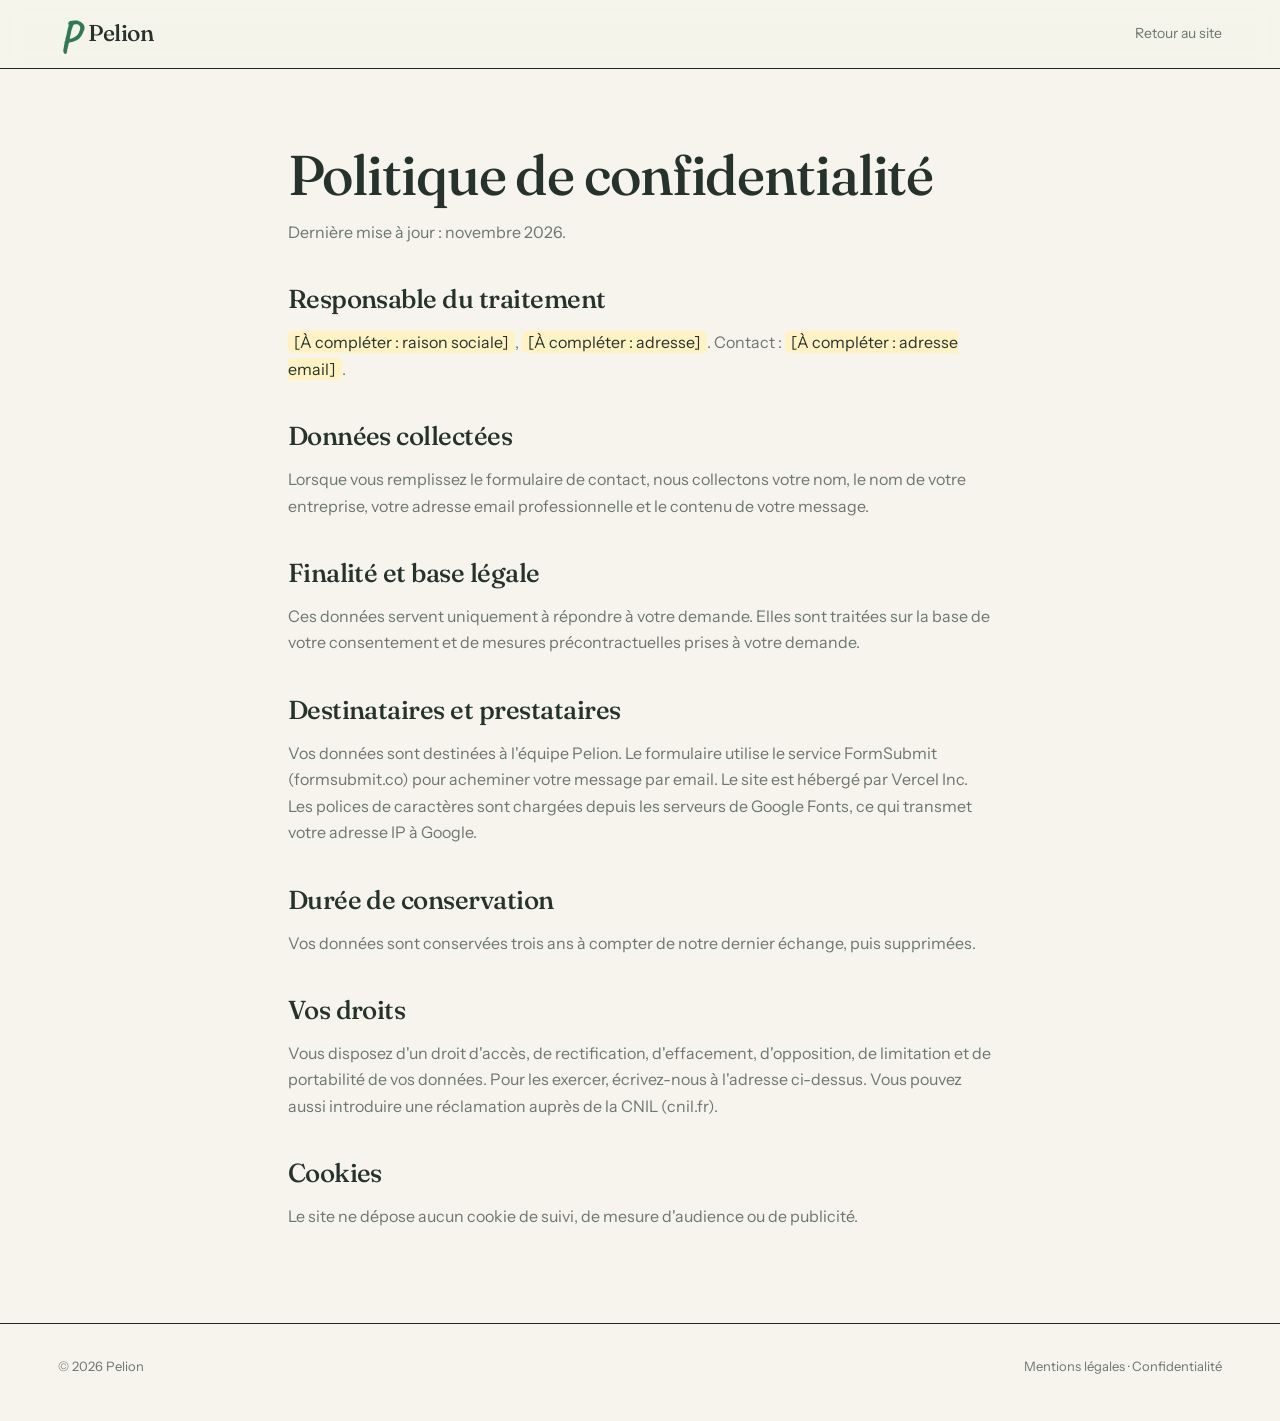
==== confidentialite.html @ a8c2bc1c "Site opérationnel : formulaire réel, pages légales, pied de page nettoyé Co-Authored-By: Claude Sonn" ====
<!doctype html>
<html lang="fr">
<head>
<meta charset="utf-8">
<meta name="viewport" content="width=device-width,initial-scale=1,viewport-fit=cover">
<title>Confidentialité — Pelion</title>
<meta name="robots" content="noindex">
<link rel="stylesheet" href="https://fonts.googleapis.com/css2?family=Fraunces:opsz,wght@9..144,400..600&family=Instrument+Sans:wght@400..700&family=Caveat:wght@600;700&display=swap">
<link rel="stylesheet" href="style.css">
</head>
<body>
<header class="top"><div class="w"><a class="logo" href="index.html" aria-label="Pelion, accueil"><span class="mark" aria-hidden="true">P</span>Pelion</a><nav><a href="index.html">Retour au site</a></nav></div></header>
<main class="w legal">
<h1>Politique de confidentialité</h1>
<p>Dernière mise à jour : novembre 2026.</p>
<h2>Responsable du traitement</h2>
<p><mark class="todo">[À compléter : raison sociale]</mark>, <mark class="todo">[À compléter : adresse]</mark>. Contact : <mark class="todo">[À compléter : adresse email]</mark>.</p>
<h2>Données collectées</h2>
<p>Lorsque vous remplissez le formulaire de contact, nous collectons votre nom, le nom de votre entreprise, votre adresse email professionnelle et le contenu de votre message.</p>
<h2>Finalité et base légale</h2>
<p>Ces données servent uniquement à répondre à votre demande. Elles sont traitées sur la base de votre consentement et de mesures précontractuelles prises à votre demande.</p>
<h2>Destinataires et prestataires</h2>
<p>Vos données sont destinées à l'équipe Pelion. Le formulaire utilise le service FormSubmit (formsubmit.co) pour acheminer votre message par email. Le site est hébergé par Vercel Inc. Les polices de caractères sont chargées depuis les serveurs de Google Fonts, ce qui transmet votre adresse IP à Google.</p>
<h2>Durée de conservation</h2>
<p>Vos données sont conservées trois ans à compter de notre dernier échange, puis supprimées.</p>
<h2>Vos droits</h2>
<p>Vous disposez d'un droit d'accès, de rectification, d'effacement, d'opposition, de limitation et de portabilité de vos données. Pour les exercer, écrivez-nous à l'adresse ci-dessus. Vous pouvez aussi introduire une réclamation auprès de la CNIL (cnil.fr).</p>
<h2>Cookies</h2>
<p>Le site ne dépose aucun cookie de suivi, de mesure d'audience ou de publicité.</p>
</main>
<footer><div class="w"><span>© 2026 Pelion</span><span><a href="mentions-legales.html">Mentions légales</a> · <a href="confidentialite.html">Confidentialité</a></span></div></footer>
</body>
</html>
---- style.css ----
/* Layout: quiet sticky nav, wide typographic hero beside a calm product mock, thin-ruled sections, one deep-ink band, single blue accent */
:root{--bg:#f6f4ec;--surface:#fdfcf8;--ink:#26332c;--mute:#6b776f;--line:#e2e0d3;--acc:#2f7a54;--acc-soft:#e4efe6;--ok:#2f7a54;--warn:#a9791c;--bad:#b5503f;--band:#e8efe4;--band-ink:#26332c;--serif:"Fraunces",Georgia,"Times New Roman",serif;--sans:"Instrument Sans",system-ui,-apple-system,"Segoe UI",sans-serif;color-scheme:light}
*{box-sizing:border-box}html{scroll-behavior:smooth}
body{margin:0;background:var(--bg);color:var(--ink);font:16px/1.65 var(--sans);-webkit-font-smoothing:antialiased}
body::before{content:"";position:fixed;inset:0 0 auto;height:env(safe-area-inset-top,0px);z-index:30;background:var(--bg)}
a{color:inherit}
.w{max-width:1480px;margin:0 auto;padding-left:max(clamp(16px,4.5vw,72px),env(safe-area-inset-left,0px));padding-right:max(clamp(16px,4.5vw,72px),env(safe-area-inset-right,0px))}
.skip{position:absolute;left:-999px}.skip:focus{left:12px;top:12px;background:var(--ink);color:var(--bg);padding:8px 12px;z-index:99}
:focus-visible{outline:2px solid var(--acc);outline-offset:3px}
h1,h2,h3{font-family:var(--serif);font-weight:500;letter-spacing:-.02em;text-wrap:balance}
header.top{position:sticky;top:env(safe-area-inset-top,0px);z-index:20;background:color-mix(in srgb,var(--bg) 90%,transparent);backdrop-filter:blur(10px);border-bottom:1px solid var(--line)}
header.top .w{display:flex;align-items:center;justify-content:space-between;height:68px}
.logo{display:flex;align-items:center;gap:10px;font-family:var(--serif);font-size:23px;font-weight:500;text-decoration:none;letter-spacing:-.02em}
.logo svg{width:22px;height:22px;color:var(--acc)}
nav{display:flex;align-items:center;gap:28px}
nav a{text-decoration:none;color:var(--mute);font-size:14px}nav a:hover{color:var(--ink)}
.btn{display:inline-flex;align-items:center;gap:8px;padding:13px 24px;border-radius:99px;font:600 15px var(--sans);text-decoration:none;background:var(--acc);color:#fff;border:1px solid var(--acc);cursor:pointer;transition:opacity .2s}
.btn:hover{opacity:.85}
.btn.sec{background:transparent;color:var(--ink);border-color:var(--line)}
nav .btn{padding:9px 18px;font-size:14px;color:#fff}
.btn.sec{color:var(--ink)}
.eyebrow{font-size:13px;font-weight:600;letter-spacing:.08em;text-transform:uppercase;color:var(--acc)}
.hero{padding:clamp(56px,8vw,130px) 0 clamp(56px,7vw,110px)}
.hero .g{display:grid;gap:clamp(32px,5vw,96px);grid-template-columns:1fr 1fr;align-items:center}
.hero .g>*,.split>*,.calc>*{min-width:0}
h1{font-size:clamp(40px,6vw,96px);line-height:1.02;margin:18px 0 22px}
h1 em{font-style:italic;color:var(--acc)}
.lead{font-size:clamp(18px,1.5vw,22px);color:var(--mute);max-width:560px;margin:0 0 32px}
.cta-row{display:flex;gap:12px;flex-wrap:wrap}
.hint{margin-top:22px;font-size:13px;color:var(--mute)}
.app{background:var(--surface);border:1px solid var(--line);border-radius:18px;box-shadow:0 30px 60px -40px rgba(47,122,84,.35);overflow:hidden}
.app .bar{display:flex;gap:6px;padding:13px 16px;border-bottom:1px solid var(--line);align-items:center}
.app .bar i{width:9px;height:9px;border-radius:50%;background:var(--line)}
.app .bar span{margin-left:10px;font-size:12px;color:var(--mute)}
.tabs{display:flex;gap:2px;padding:10px 12px;border-bottom:1px solid var(--line);overflow-x:auto}
.tabs button{border:0;background:none;color:var(--mute);font:600 13px var(--sans);padding:7px 13px;border-radius:99px;cursor:pointer;white-space:nowrap}
.tabs button[aria-selected=true]{background:var(--acc-soft);color:var(--acc)}
.pane{padding:20px;min-height:300px}
.pane h4{margin:0 0 14px;font:600 12px var(--sans);letter-spacing:.08em;text-transform:uppercase;color:var(--mute)}
.row{display:flex;align-items:center;gap:12px;padding:12px 0;border-bottom:1px solid var(--line);font-size:14px}
.row:last-child{border:0}
.row .t{flex:1;min-width:0}.row small{color:var(--mute);display:block;font-size:12px}
.badge{font-size:11px;font-weight:600;padding:3px 10px;border-radius:99px;border:1px solid currentColor;white-space:nowrap}
.b-ok{color:var(--ok)}.b-warn{color:var(--warn)}.b-bad{color:var(--bad)}
.meter{height:5px;border-radius:9px;background:var(--line);overflow:hidden;width:90px}.meter i{display:block;height:100%;background:var(--acc)}
section{padding:clamp(64px,8vw,130px) 0;border-top:1px solid var(--line)}
h2{font-size:clamp(30px,4.2vw,64px);line-height:1.08;margin:12px 0 16px;max-width:720px}
.sub{color:var(--mute);font-size:18px;max-width:600px;margin:0 0 52px}
.mods{display:grid;gap:0 48px;grid-template-columns:repeat(auto-fit,minmax(280px,1fr));border-top:1px solid var(--line)}
.mod{padding:36px 0;border-bottom:1px solid var(--line)}
.mod .ic{width:26px;height:26px;color:var(--acc);margin-bottom:18px}
.mod h3{margin:0 0 8px;font-size:23px}.mod p{margin:0;color:var(--mute);font-size:15px;max-width:340px}
.split{display:grid;gap:clamp(32px,6vw,110px);grid-template-columns:1fr 1fr;align-items:center}
.phone{width:280px;margin:0 auto;border:1px solid var(--line);border-radius:36px;background:var(--surface);padding:22px 18px;box-shadow:0 30px 60px -40px rgba(18,21,28,.35)}
.phone .scan{height:130px;border-radius:14px;background:var(--acc-soft);display:grid;place-items:center;font-weight:600;color:var(--acc);margin:14px 0;font-size:14px}
.phone p{font-size:13px;margin:8px 0}
.list{margin:0;padding:0;list-style:none}
.list li{display:flex;gap:14px;padding:18px 0;border-bottom:1px solid var(--line)}
.list li:first-child{border-top:1px solid var(--line)}
.list b{display:block;font-weight:600}.list span{color:var(--mute);font-size:14px}
.dot{flex:none;width:8px;height:8px;border-radius:50%;margin-top:9px;background:var(--acc)}
.band{background:var(--band);color:var(--band-ink);border-top:0}
.band .sub{color:var(--mute)}.band .eyebrow{color:var(--acc)}
.pillars{display:grid;gap:40px;grid-template-columns:repeat(auto-fit,minmax(220px,1fr))}
.pillars div{border-top:2px solid var(--acc);padding-top:20px}
.pillars h3{margin:0 0 8px;font-size:22px}.pillars p{margin:0;font-size:15px;color:var(--mute)}
.steps{display:grid;gap:32px;grid-template-columns:repeat(auto-fit,minmax(220px,1fr))}
.step{border-top:2px solid var(--acc);padding-top:20px}
.step small{font-size:12px;font-weight:600;letter-spacing:.08em;text-transform:uppercase;color:var(--mute)}
.step h3{margin:6px 0;font-size:22px}.step p{margin:0;color:var(--mute);font-size:15px}
.calc{background:var(--surface);border:1px solid var(--line);border-radius:22px;padding:40px;display:grid;gap:48px;grid-template-columns:1fr 1fr}
.calc label{display:flex;justify-content:space-between;font-size:14px;color:var(--mute);margin-bottom:8px}.calc label b{color:var(--ink)}
.calc input[type=range]{width:100%;accent-color:var(--acc);margin-bottom:28px}
.res{text-align:center;align-self:center}
.res strong{display:block;font-family:var(--serif);font-weight:500;font-size:68px;letter-spacing:-.03em;color:var(--acc);line-height:1.1}
.faq details{border-bottom:1px solid var(--line);padding:20px 0}.faq details:first-of-type{border-top:1px solid var(--line)}
.faq summary{cursor:pointer;font:500 20px var(--serif)}
.faq p{margin:10px 0 0;color:var(--mute);max-width:700px}
.final{text-align:center}
.final h2{margin:12px auto 16px}.final .sub{margin:0 auto 32px}
form{display:flex;gap:10px;justify-content:center;flex-wrap:wrap}
form input{padding:13px 20px;border-radius:99px;border:1px solid var(--line);background:var(--surface);color:var(--ink);min-width:min(280px,100%);font:inherit}
footer{border-top:1px solid var(--line);padding:32px 0 44px;color:var(--mute);font-size:13px}
footer .w{display:flex;justify-content:space-between;flex-wrap:wrap;gap:10px}
@media(max-width:860px){.hero .g,.split,.calc{grid-template-columns:1fr}nav a:not(.btn){display:none}.hero{padding:56px 0}section{padding:64px 0}.calc{padding:26px}.mod{padding-right:0}}
/* logo manuscrit */
.logo .mark{font-family:"Caveat","Segoe Script","Bradley Hand",cursive;font-weight:700;font-size:44px;line-height:.7;color:var(--acc);transform:rotate(-6deg);padding-top:6px}
/* contours noirs sur les blocs */
:root{--edge:#1f2a24}
header.top{border-bottom-color:var(--edge)}footer{border-top-color:var(--edge)}
section{border-top-color:var(--edge)}
.app,.phone,.calc,.est,.tx,.chk label{border:1.5px solid var(--edge)}
.mods,.mod{border-color:var(--edge)}
.faq details,.faq details:first-of-type{border-color:var(--edge)}
.list li,.list li:first-child{border-color:var(--edge)}
.btn.sec{border-color:var(--edge)}
.app .bar,.tabs{border-bottom-color:var(--edge)}
.app .bar i{background:var(--edge);opacity:.35}
/* simulateur */
.calc .cap{display:block;font-size:13px;font-weight:600;letter-spacing:.08em;text-transform:uppercase;color:var(--mute)}
.kpis{display:grid;grid-template-columns:1fr 1fr;gap:16px;margin-top:26px;text-align:left}
.kpis div{border-top:2px solid var(--acc);padding-top:12px}
.kpis b{display:block;font:500 30px var(--serif);letter-spacing:-.02em}.kpis small{color:var(--mute);font-size:13px}
/* devis */
.quote{display:grid;gap:clamp(24px,4vw,64px);grid-template-columns:1.25fr 1fr;align-items:start}
.quote>*{min-width:0}
fieldset{border:0;padding:0;margin:0 0 36px}
legend{font:500 22px var(--serif);padding:0;margin-bottom:16px}
.chk{display:grid;gap:10px;grid-template-columns:repeat(auto-fit,minmax(210px,1fr))}
.chk label{display:flex;align-items:center;gap:12px;padding:14px 16px;border-radius:12px;background:var(--surface);cursor:pointer;font-weight:600;font-size:15px}
.chk label:has(input:checked){background:var(--acc-soft);border-color:var(--acc)}
.chk input,.lab input[type=checkbox]{accent-color:var(--acc);width:18px;height:18px;margin:0}
.lab{display:flex;gap:10px;align-items:center;justify-content:space-between;font-size:14px;color:var(--mute);margin:0 0 8px}
.lab b{color:var(--ink)}
.quote input[type=range]{width:100%;accent-color:var(--acc);margin-bottom:22px}
.tx{width:100%;padding:13px 16px;border-radius:12px;background:var(--surface);color:var(--ink);font:inherit;margin-bottom:18px}
.two{display:grid;gap:16px;grid-template-columns:1fr 1fr}
.err{color:var(--bad);font-weight:600;margin:0 0 14px}
.est{position:sticky;top:calc(88px + env(safe-area-inset-top,0px));background:var(--surface);border-radius:20px;padding:30px}
.est h3{margin:0 0 16px;font-size:26px}
.est ul{list-style:none;margin:0;padding:0}.est li{display:flex;justify-content:space-between;gap:12px;padding:10px 0;border-bottom:1px solid var(--line);font-size:14px}
.est li.d{color:var(--ok)}
.est .tot{padding:22px 0 14px}.est .tot strong{display:block;font:500 54px var(--serif);letter-spacing:-.03em;color:var(--acc);line-height:1.1}.est small{color:var(--mute)}
.est .one{display:flex;justify-content:space-between;border-top:1px solid var(--line);padding-top:14px;font-size:15px}
.est .fine,.ok .fine{font-size:12px;color:var(--mute);margin:18px 0 0}.est .mt{color:var(--mute)}
.ok{background:var(--acc-soft);border:1.5px solid var(--edge);border-radius:20px;padding:36px}.ok h3{font-size:30px;margin:8px 0}
@media(max-width:860px){.quote{grid-template-columns:1fr}.est{position:static}.two{grid-template-columns:1fr}.kpis{grid-template-columns:1fr 1fr}}
/* dynamique */
section[id]{scroll-margin-top:68px}
nav a:not(.btn){position:relative;padding:4px 0}
nav a:not(.btn)::after{content:"";position:absolute;left:0;right:0;bottom:-2px;height:2px;background:var(--acc);transform:scaleX(0);transform-origin:left;transition:transform .25s}
nav a.on{color:var(--ink)}nav a.on::after{transform:scaleX(1)}
header.top{transition:box-shadow .25s}header.top.sc{box-shadow:0 10px 24px -20px rgba(31,42,36,.6)}
.rv{opacity:0;transform:translateY(18px);transition:opacity .6s ease,transform .6s ease}.rv.in{opacity:1;transform:none}
.mod{transition:transform .2s}.mod:hover{transform:translateY(-3px)}
.mod:hover .ic{transform:scale(1.12) rotate(-4deg)}.mod .ic{transition:transform .25s}
.btn{transition:opacity .2s,transform .15s}.btn:active{transform:scale(.97)}
.fd{animation:fd .35s ease}@keyframes fd{from{opacity:0;transform:translateY(6px)}to{opacity:1;transform:none}}
.flash .tx{animation:fl 1.3s ease}@keyframes fl{0%{box-shadow:0 0 0 0 rgba(47,122,84,.55)}100%{box-shadow:0 0 0 14px rgba(47,122,84,0)}}
#sig.done{background:var(--acc-soft);color:var(--acc);border-color:var(--acc)}
@media(prefers-reduced-motion:reduce){.rv{opacity:1;transform:none}.flash .tx,.fd{animation:none}}
@media(prefers-reduced-motion:reduce){*{transition:none!important;scroll-behavior:auto}}
#contact{padding:clamp(36px,5vw,72px) 0}
.contact{display:grid;grid-template-columns:1fr 1.15fr;gap:clamp(20px,5vw,80px);align-items:start}
.contact>*{min-width:0}
.contact h2{margin:8px 0 10px;font-size:clamp(28px,3.4vw,46px)}
.contact .sub{margin:0;font-size:17px}
.contact .tx{margin-bottom:10px;padding:10px 14px}
.contact .lab{margin-bottom:5px}
.contact .two{gap:12px}
.contact .err{margin:0 0 10px}
.contact .ok{padding:26px}
@media(max-width:860px){.contact{grid-template-columns:1fr}}

footer a{color:inherit;text-decoration:none}footer a:hover{color:var(--ink);text-decoration:underline}
.fine{font-size:12px;color:var(--mute);margin:0 0 12px}.fine a{color:var(--acc)}
.legal{max-width:820px;padding-top:clamp(40px,6vw,90px);padding-bottom:clamp(40px,6vw,90px)}
.legal h1{font-size:clamp(34px,5vw,56px);margin:0 0 8px}.legal h2{font-size:26px;margin:40px 0 10px;max-width:none}
.legal p,.legal li{color:var(--mute);max-width:70ch}.legal strong{color:var(--ink)}
.legal .todo{background:#fff3c4;color:#26332c;padding:1px 6px;border-radius:5px;font-style:normal}
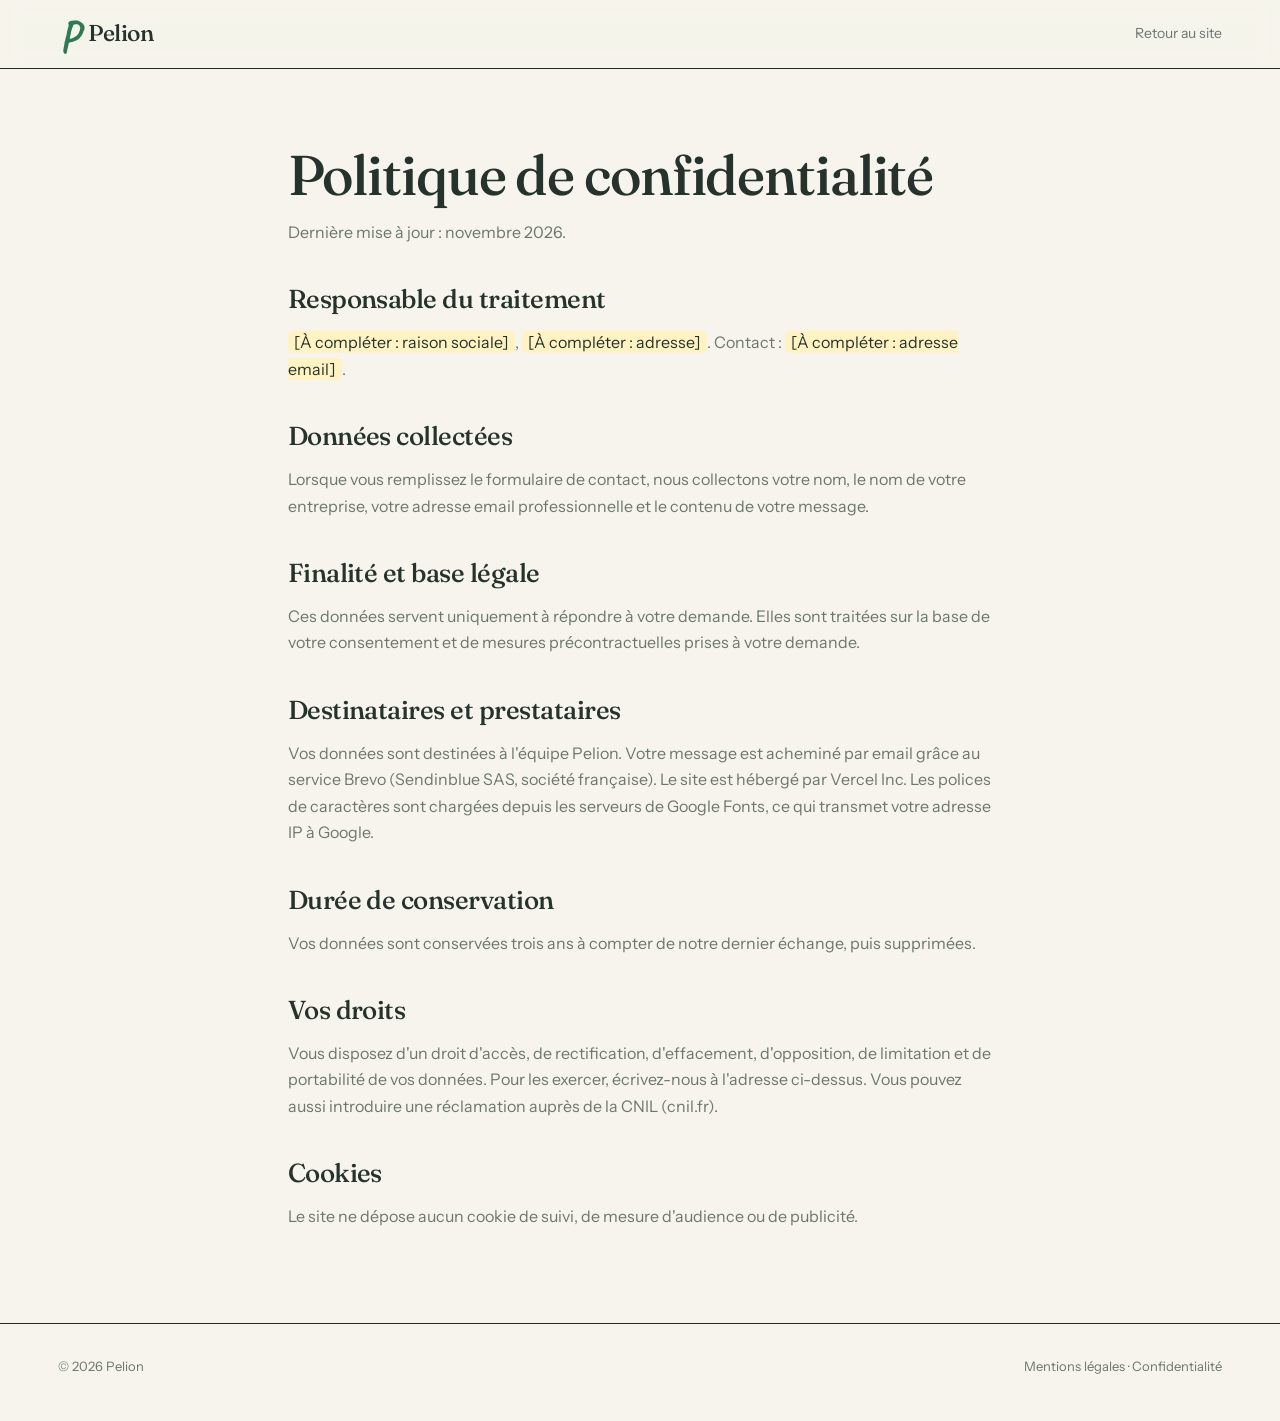
==== commit 0c65c407: "Contact : envoi par email via l'API Brevo (fonction /api/contact) Co-Authored-By: Claude Sonnet 5.5 " ====
--- a/confidentialite.html
+++ b/confidentialite.html
@@ -20,7 +20,7 @@
 <h2>Finalité et base légale</h2>
 <p>Ces données servent uniquement à répondre à votre demande. Elles sont traitées sur la base de votre consentement et de mesures précontractuelles prises à votre demande.</p>
 <h2>Destinataires et prestataires</h2>
-<p>Vos données sont destinées à l'équipe Pelion. Le formulaire utilise le service FormSubmit (formsubmit.co) pour acheminer votre message par email. Le site est hébergé par Vercel Inc. Les polices de caractères sont chargées depuis les serveurs de Google Fonts, ce qui transmet votre adresse IP à Google.</p>
+<p>Vos données sont destinées à l'équipe Pelion. Votre message est acheminé par email grâce au service Brevo (Sendinblue SAS, société française). Le site est hébergé par Vercel Inc. Les polices de caractères sont chargées depuis les serveurs de Google Fonts, ce qui transmet votre adresse IP à Google.</p>
 <h2>Durée de conservation</h2>
 <p>Vos données sont conservées trois ans à compter de notre dernier échange, puis supprimées.</p>
 <h2>Vos droits</h2>
